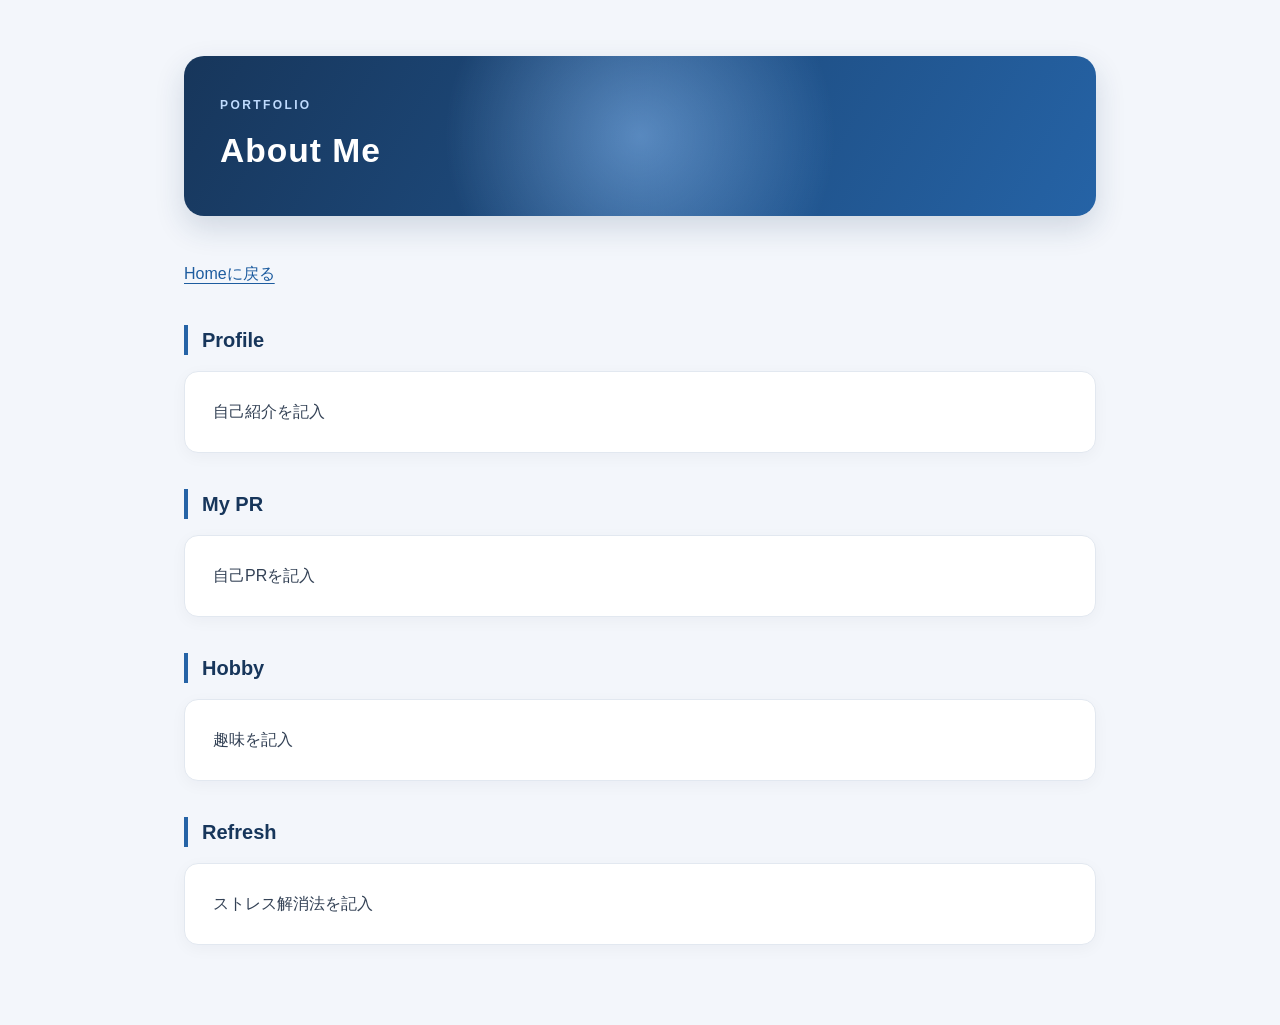
==== aboutme.html @ c2e2c27a "feat: issues#7作業 - トップページにAboutMeページへの遷移を追加 - AboutMeページの実装&トップページへの遷移OK - 既存のindex.htmlは最小限の変更 - CS" ====
<!DOCTYPE html>
<html>
<head>
<meta charset="UTF-8">
<meta name="viewport" content="width=device-width, initial-scale=1.0">
<title>AboutMe | PF公開サイト</title>
<link rel="stylesheet" href="lib/style.css">
</head>
<body>
	<header>
		<h1>About Me</h1>
		<nav aria-label="ページナビゲーション">
			<a href="index.html">Homeに戻る</a>
		</nav>
	</header>
	<main>
		<section>
			<h2>Profile</h2>
			<p>自己紹介を記入</p>
		</section>
		<section>
			<h2>My PR</h2>
			<p>自己PRを記入</p>
		</section>
		<section>
			<h2>Hobby</h2>
			<p>趣味を記入</p>
		</section>
		<section>
			<h2>Refresh</h2>
			<p>ストレス解消法を記入</p>
		</section>
	</main>
</body>
</html>
---- lib/style.css ----
/* 余白や枠線を含めて、要素のサイズを計算する */
* {
    box-sizing: border-box;
}

/* ページ全体の背景 */
html {
    min-height: 100%;
    background-color: #f3f6fb;
}

/* コンテンツを中央に配置する */
body {
    max-width: 960px;
    margin: 0 auto;
    padding: 56px 24px 80px;
    font-family: "Segoe UI", "Hiragino Kaku Gothic ProN",
        "Yu Gothic", Meiryo, sans-serif;
    color: #334155;
    line-height: 1.8;
    overflow-wrap: anywhere;
}

/* サイトのタイトル */
h1 {
    margin: 0 0 44px;
    padding: 40px 36px;
    border-radius: 20px;
    background: linear-gradient(120deg, #17365b, #2563a6);
    box-shadow: 0 12px 30px rgba(23, 54, 91, 0.16);
    color: #ffffff;
    font-size: clamp(1.5rem, 3.5vw, 2.1rem);
    line-height: 1.5;
    letter-spacing: 0.03em;
}

/* タイトルの上に添える小さなラベル */
h1::before {
    content: "PORTFOLIO";
    display: block;
    margin-bottom: 12px;
    color: #bfdbfe;
    font-size: 0.75rem;
    font-weight: 600;
    letter-spacing: 0.2em;
}

/* 「自己紹介」「ポートフォリオ」の見出し */
h2 {
    margin: 36px 0 16px;
    padding-left: 14px;
    border-left: 4px solid #2563a6;
    color: #17365b;
    font-size: 1.25rem;
    line-height: 1.5;
}

/* 本文を白いカードとして表示する */
p {
    margin: 0;
    padding: 24px 28px;
    border: 1px solid #e2e8f0;
    border-radius: 14px;
    background-color: #ffffff;
    box-shadow: 0 4px 16px rgba(15, 23, 42, 0.04);
    line-height: 2;
}

/* 作品紹介用のカード */
.portfolio-card {
    padding: 28px;
    border-top: 3px solid #2563a6;
    color: #17365b;
    font-size: 1.15rem;
    font-weight: 700;
}

/* 作品名の上に添える小さなラベル */
.portfolio-card::before {
    content: "PROJECT";
    display: block;
    margin-bottom: 8px;
    color: #64748b;
    font-size: 0.7rem;
    font-weight: 600;
    letter-spacing: 0.15em;
}

/* リンクを追加した場合の見た目 */
a {
    color: #1d5c9f;
    text-decoration-thickness: 1px;
    text-underline-offset: 4px;
}

a:hover {
    color: #123b68;
    text-decoration-thickness: 2px;
}

a:focus-visible {
    outline: 3px solid #2563a6;
    outline-offset: 5px;
}

/* スマートフォンなど、画面が狭い場合 */
@media (max-width: 600px) {
    body {
        padding: 28px 16px 48px;
    }

    h1 {
        margin-bottom: 32px;
        padding: 28px 20px;
        border-radius: 16px;
    }

    h2 {
        margin-top: 28px;
        font-size: 1.1rem;
    }

    p,
    .portfolio-card {
        padding: 20px;
    }
}


/* =========================================================
   JavaScript と組み合わせた演出
   ========================================================= */

/* ダークモードの切り替えボタン */
.theme-toggle {
    display: block;
    margin: 0 0 18px auto;
    padding: 10px 18px;
    border: 1px solid #cbd5e1;
    border-radius: 999px;
    background: #ffffff;
    color: #17365b;
    font: inherit;
    font-size: 0.9rem;
    font-weight: 700;
    cursor: pointer;
    transition: background-color 0.2s, transform 0.2s;
}

.theme-toggle:hover {
    background-color: #e8f1ff;
    transform: translateY(-2px);
}

.theme-toggle:focus-visible {
    outline: 3px solid #2563a6;
    outline-offset: 3px;
}

/* タイトル上をマウスが動くと光の位置が変わる */
h1 {
    background:
        radial-gradient(circle at var(--mouse-x, 50%) var(--mouse-y, 50%),
            rgba(147, 197, 253, 0.5), transparent 42%),
        linear-gradient(120deg, #17365b, #2563a6);
}

/* 画面内に入ると、ふわっと表示する */
.js-enabled .reveal {
    opacity: 0;
    transform: translateY(22px);
    transition: opacity 0.7s ease, transform 0.7s ease;
}

.js-enabled .reveal.is-visible {
    opacity: 1;
    transform: translateY(0);
}

/* 作品カードはマウスを乗せると少し浮く */
.portfolio-card {
    transition: box-shadow 0.25s ease, transform 0.25s ease,
        opacity 0.7s ease;
}

.portfolio-card.is-visible:hover {
    transform: translateY(-5px);
    box-shadow: 0 12px 32px rgba(23, 54, 91, 0.16);
}

/* ダークモード */
html.dark {
    background-color: #0b1220;
}

.dark body {
    color: #cbd5e1;
}

.dark h2 {
    color: #bfdbfe;
    border-left-color: #60a5fa;
}

.dark p {
    background-color: #182337;
    color: #e2e8f0;
    border-color: #334155;
    box-shadow: 0 5px 18px rgba(0, 0, 0, 0.2);
}

.dark .portfolio-card {
    border-top-color: #60a5fa;
}

.dark .portfolio-card::before {
    color: #94a3b8;
}

.dark .theme-toggle {
    color: #e2e8f0;
    background-color: #1e293b;
    border-color: #475569;
}

.dark .theme-toggle:hover {
    background-color: #334155;
}

.dark a {
    color: #93c5fd;
}

/* アニメーションを控えたい設定の人には、動かさず表示する */
@media (prefers-reduced-motion: reduce) {
    .js-enabled .reveal {
        opacity: 1;
        transform: none;
        transition: none;
    }

    .theme-toggle,
    .portfolio-card {
        transition: none;
    }

    .theme-toggle:hover,
    .portfolio-card.is-visible:hover {
        transform: none;
    }
}


/* ==========================================
   ポートフォリオ一覧
   ========================================== */

/* カードを横並びにする */
.portfolio-grid {
    display: grid;
    grid-template-columns: repeat(2, minmax(0, 1fr));
    gap: 24px;
}

/* カード全体 */
.portfolio-grid .portfolio-card {
    padding: 0;
    overflow: hidden;
    background: #ffffff;
    border: 1px solid #e2e8f0;
    border-radius: 16px;
    box-shadow: 0 4px 16px rgba(15, 23, 42, 0.06);
    color: #334155;
    font-size: 1rem;
    font-weight: normal;
    transition:
        transform 0.25s ease,
        box-shadow 0.25s ease,
        opacity 0.7s ease;
}

/* 既存の擬似要素によるPROJECT表示を無効化 */
.portfolio-grid .portfolio-card::before {
    content: none;
}

/* カードのホバー演出 */
.portfolio-grid .portfolio-card:hover {
    transform: translateY(-5px);
    box-shadow: 0 12px 32px rgba(23, 54, 91, 0.15);
}

/* カード上部の画像領域 */
.portfolio-image {
    display: flex;
    align-items: center;
    justify-content: center;
    height: 150px;
    background: linear-gradient(135deg, #17365b, #3b82f6);
    color: white;
    font-size: 0.9rem;
    font-weight: 700;
    letter-spacing: 0.15em;
}

/* 制作予定カード */
.portfolio-image-next {
    background: linear-gradient(135deg, #64748b, #94a3b8);
}

/* カード本文 */
.portfolio-content {
    padding: 24px;
}

.portfolio-content h3 {
    margin: 0 0 12px;
    color: #17365b;
    font-size: 1.2rem;
}

/* 作品の説明文 */
.portfolio-grid .portfolio-description {
    margin: 0 0 18px;
    padding: 0;
    border: none;
    border-radius: 0;
    background: transparent;
    box-shadow: none;
    color: #64748b;
    font-size: 0.9rem;
    font-weight: normal;
    line-height: 1.8;
}

/* 使用技術タグ */
.portfolio-tags {
    display: flex;
    flex-wrap: wrap;
    gap: 8px;
    margin-bottom: 20px;
}

.portfolio-tags span {
    padding: 4px 12px;
    border-radius: 6px;
    background: #eff6ff;
    color: #1d5c9f;
    font-size: 0.75rem;
    font-weight: 600;
}

/* GitHubへのリンク */
.portfolio-link {
    display: inline-block;
    font-size: 0.9rem;
    font-weight: 700;
}

/* ==========================================
   ダークモード対応
   ========================================== */

.dark .portfolio-grid .portfolio-card {
    background: #182337;
    border-color: #334155;
    color: #e2e8f0;
}

.dark .portfolio-content h3 {
    color: #bfdbfe;
}

.dark .portfolio-grid .portfolio-description {
    background: transparent;
    color: #cbd5e1;
    box-shadow: none;
}

.dark .portfolio-tags span {
    background: #1e3a5f;
    color: #bfdbfe;
}

/* ==========================================
   レスポンシブ対応
   ========================================== */

@media (max-width: 600px) {
    .portfolio-grid {
        grid-template-columns: 1fr;
    }

    .portfolio-image {
        height: 130px;
    }

    .portfolio-content {
        padding: 20px;
    }
}

/* アニメーション軽減設定 */
@media (prefers-reduced-motion: reduce) {
    .portfolio-grid .portfolio-card {
        transition: none;
    }

    .portfolio-grid .portfolio-card:hover {
        transform: none;
    }
}
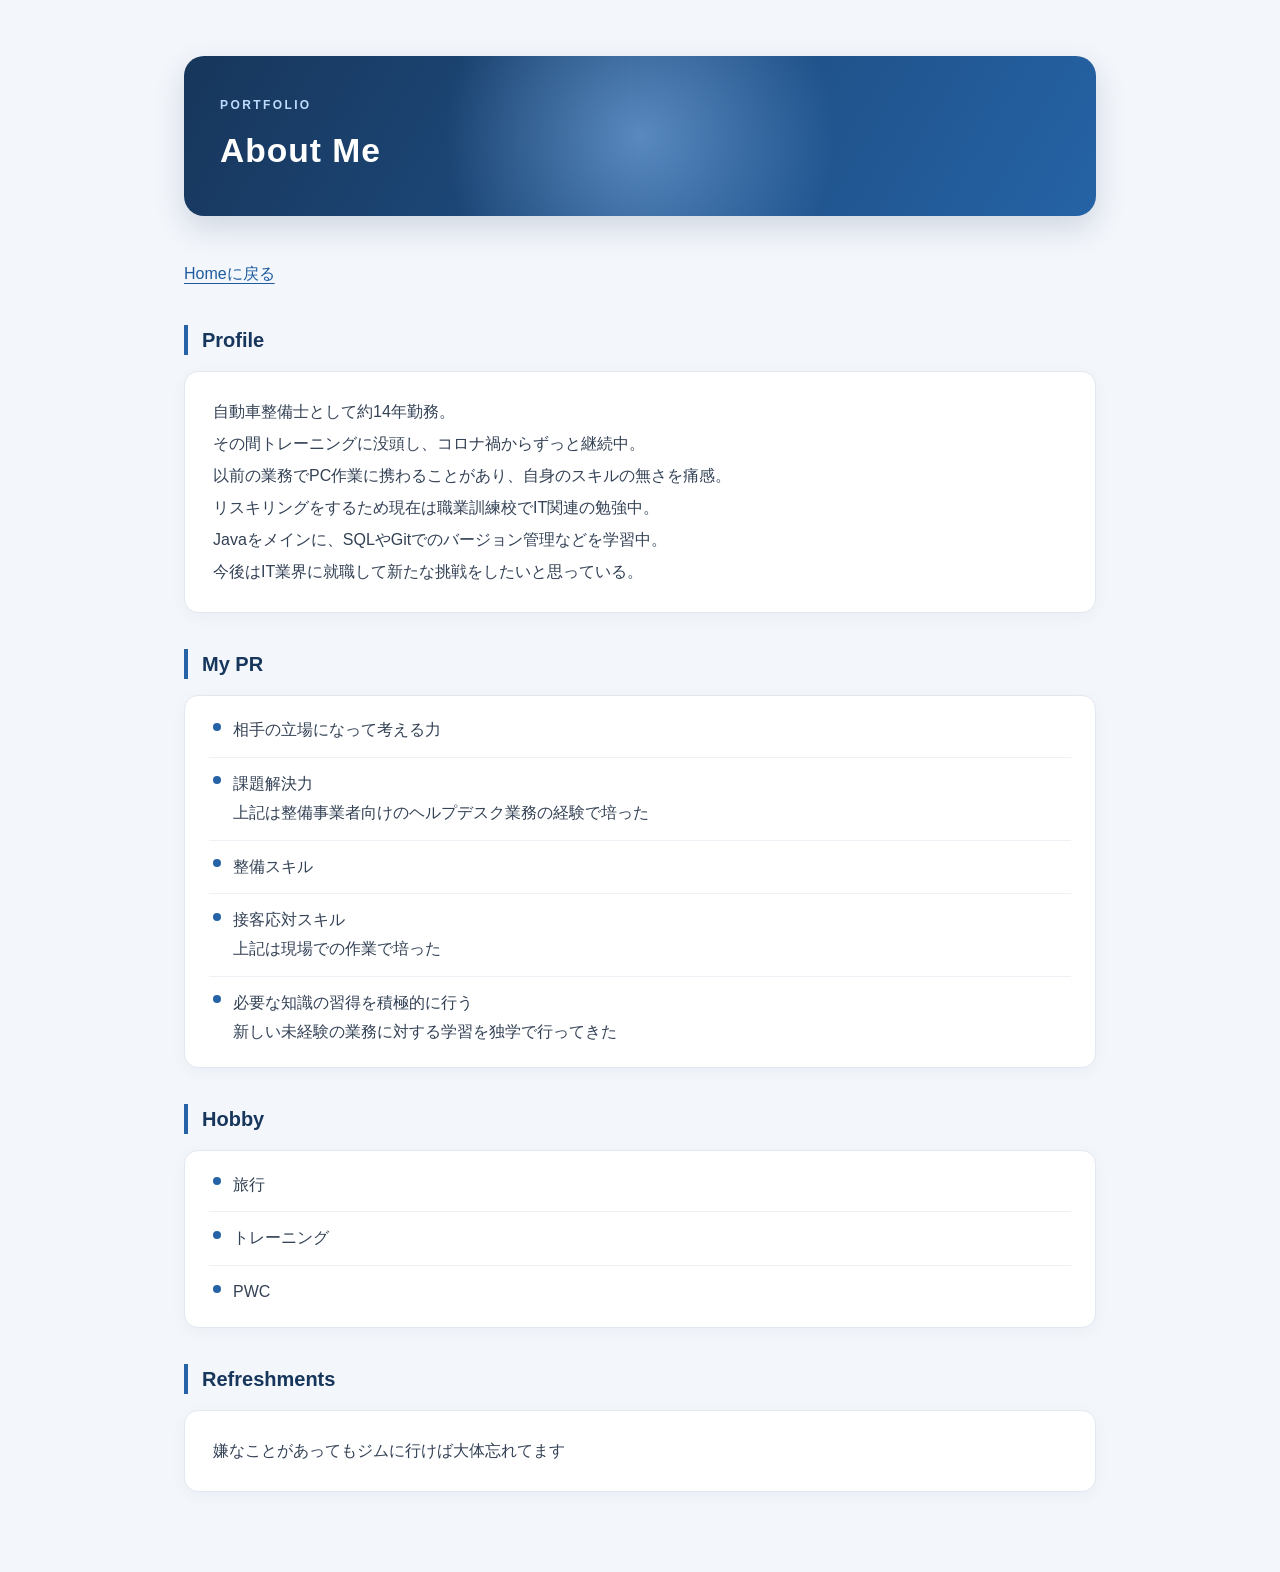
==== commit 6b7a69ba: "content: issues#9 - 既存のAboutMeページの内容を具体化 - 上記に伴うCSSの追記" ====
--- a/aboutme.html
+++ b/aboutme.html
@@ -16,19 +16,37 @@
 	<main>
 		<section>
 			<h2>Profile</h2>
-			<p>自己紹介を記入</p>
+			<p>自動車整備士として約14年勤務。<br>
+			その間トレーニングに没頭し、コロナ禍からずっと継続中。<br>
+			以前の業務でPC作業に携わることがあり、自身のスキルの無さを痛感。<br>
+			リスキリングをするため現在は職業訓練校でIT関連の勉強中。<br>
+			Javaをメインに、SQLやGitでのバージョン管理などを学習中。<br>
+			今後はIT業界に就職して新たな挑戦をしたいと思っている。</p>
 		</section>
 		<section>
 			<h2>My PR</h2>
-			<p>自己PRを記入</p>
+				<ul>
+					<li>相手の立場になって考える力</li>
+					<li>課題解決力<br>
+					上記は整備事業者向けのヘルプデスク業務の経験で培った</li>
+					<li>整備スキル</li>
+					<li>接客応対スキル<br>
+					上記は現場での作業で培った</li>
+					<li>必要な知識の習得を積極的に行う<br>
+					新しい未経験の業務に対する学習を独学で行ってきた</li>
+				</ul>
 		</section>
 		<section>
 			<h2>Hobby</h2>
-			<p>趣味を記入</p>
+				<ul>
+					<li>旅行</li>
+					<li>トレーニング</li>
+					<li>PWC</li>
+				</ul>
 		</section>
 		<section>
-			<h2>Refresh</h2>
-			<p>ストレス解消法を記入</p>
+			<h2>Refreshments</h2>
+			<p>嫌なことがあってもジムに行けば大体忘れてます</p>
 		</section>
 	</main>
 </body>
--- a/lib/style.css
+++ b/lib/style.css
@@ -382,6 +382,52 @@
     color: #bfdbfe;
 }
 
+/* My PR・Hobby のリスト */
+section > ul {
+    margin: 0;
+    padding: 8px 24px;
+    list-style: none;
+    border: 1px solid #e2e8f0;
+    border-radius: 14px;
+    background-color: #ffffff;
+    box-shadow: 0 4px 16px rgba(15, 23, 42, 0.04);
+}
+
+section > ul > li {
+    position: relative;
+    padding: 12px 0 12px 24px;
+}
+
+section > ul > li + li {
+    border-top: 1px solid #eef2f7;
+}
+
+section > ul > li::before {
+    content: "";
+    position: absolute;
+    top: 1.15em;
+    left: 4px;
+    width: 8px;
+    height: 8px;
+    border-radius: 50%;
+    background-color: #2563a6;
+}
+
+/* ダークモード */
+.dark section > ul {
+    border-color: #334155;
+    background-color: #182337;
+    box-shadow: 0 5px 18px rgba(0, 0, 0, 0.2);
+}
+
+.dark section > ul > li + li {
+    border-top-color: #334155;
+}
+
+.dark section > ul > li::before {
+    background-color: #60a5fa;
+}
+
 /* ==========================================
    レスポンシブ対応
    ========================================== */
@@ -398,6 +444,14 @@
     .portfolio-content {
         padding: 20px;
     }
+	
+	section > ul {
+	    padding: 6px 18px;
+	}
+
+	section > ul > li {
+	    padding: 10px 0 10px 22px;
+	}
 }
 
 /* アニメーション軽減設定 */
